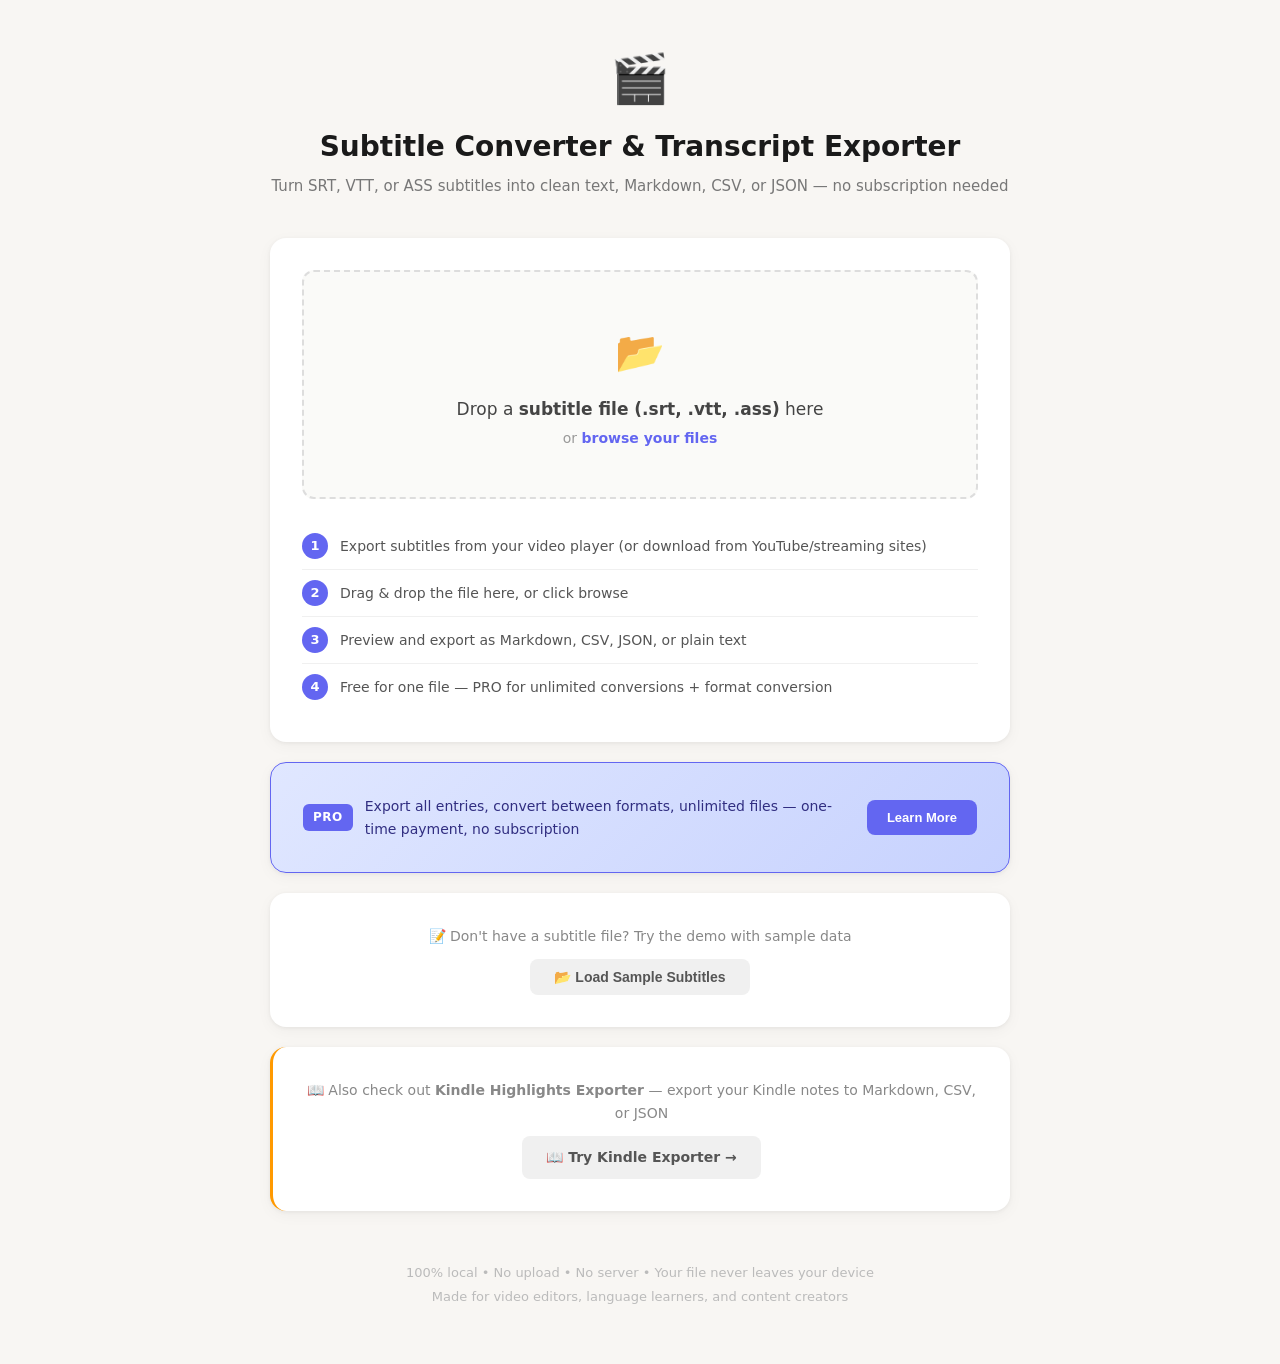
==== index.html @ 8233d057 "add cross-promotion card" ====
<!DOCTYPE html>
<html lang="en">
<head>
<meta charset="UTF-8">
<meta name="viewport" content="width=device-width, initial-scale=1.0">
<title>Subtitle Converter &amp; Transcript Exporter - Free Online Tool</title>
<meta name="description" content="Convert and export subtitles (SRT, VTT, ASS) to Markdown, CSV, JSON, or plain text. 100% in your browser. No upload, no server, no subscription. Free for single-file export.">
<meta name="keywords" content="subtitle converter, SRT to VTT, VTT to SRT, subtitle to text, transcript exporter, SRT to CSV, subtitle to Markdown, extract text from subtitles, subtitle to plain text, batch subtitle converter">
<meta property="og:title" content="Subtitle Converter &amp; Transcript Exporter - Free Online Tool">
<meta property="og:description" content="Convert SRT, VTT, ASS subtitles to Markdown, CSV, JSON, or plain text. 100% offline, no subscription.">
<meta property="og:image" content="https://xueboyang1985.github.io/subtitle-converter/og-image.png">
<meta property="og:type" content="website">
<meta property="og:url" content="https://xueboyang1985.github.io/subtitle-converter/">
<meta name="twitter:card" content="summary_large_image">
<meta name="twitter:title" content="Subtitle Converter &amp; Transcript Exporter">
<meta name="twitter:description" content="Convert SRT, VTT, ASS subtitles to Markdown, CSV, JSON, or plain text. 100% offline.">
<link rel="canonical" href="https://xueboyang1985.github.io/subtitle-converter/">
<link rel="icon" href="data:image/svg+xml,<svg xmlns='http://www.w3.org/2000/svg' viewBox='0 0 100 100'><text y='.9em' font-size='90'>🎬</text></svg>">
<link rel="stylesheet" href="style.css">
<script type="application/ld+json">
{
  "@context": "https://schema.org",
  "@type": "SoftwareApplication",
  "name": "Subtitle Converter & Transcript Exporter",
  "url": "https://xueboyang1985.github.io/subtitle-converter/",
  "applicationCategory": "Multimedia",
  "operatingSystem": "All",
  "description": "Convert and export subtitles (SRT, VTT, ASS) to Markdown, CSV, JSON, or plain text. 100% offline.",
  "offers": {
    "@type": "Offer",
    "price": "0",
    "priceCurrency": "USD"
  },
  "author": {
    "@type": "Person",
    "name": "xuebo8"
  }
}
</script>
<script type="application/ld+json">
{
  "@context": "https://schema.org",
  "@type": "FAQPage",
  "mainEntity": [{
    "@type": "Question",
    "name": "What subtitle formats are supported?",
    "acceptedAnswer": {
      "@type": "Answer",
      "text": "SRT (SubRip), VTT (WebVTT), and ASS (Advanced SubStation Alpha) formats are supported. You can convert between any of these formats."
    }
  }, {
    "@type": "Question",
    "name": "Is this subtitle converter free?",
    "acceptedAnswer": {
      "@type": "Answer",
      "text": "Yes, single-file export is completely free. PRO version ($9.99 one-time) unlocks unlimited entries per file and format conversion between SRT, VTT, and ASS."
    }
  }, {
    "@type": "Question",
    "name": "Are my subtitle files uploaded?",
    "acceptedAnswer": {
      "@type": "Answer",
      "text": "No. All processing happens locally in your browser. Your files never leave your device."
    }
  }, {
    "@type": "Question",
    "name": "Can I convert SRT to VTT or VTT to SRT?",
    "acceptedAnswer": {
      "@type": "Answer",
      "text": "Yes, PRO version supports format conversion between SRT, VTT, and ASS formats. Free version exports to TXT, MD, CSV, and JSON."
    }
  }]
}
</script>
</head>
<body>
<div class="container">
  <div class="header">
    <div class="logo">🎬</div>
    <h1>Subtitle Converter &amp; Transcript Exporter</h1>
    <p class="subtitle">Turn SRT, VTT, or ASS subtitles into clean text, Markdown, CSV, or JSON — no subscription needed</p>
  </div>

  <div class="card upload-card" id="upload-card">
    <div class="upload-zone" id="drop-zone">
      <div class="upload-icon">📂</div>
      <p class="upload-text">Drop a <strong>subtitle file (.srt, .vtt, .ass)</strong> here</p>
      <p class="upload-hint">or <a href="#" id="click-upload">browse your files</a></p>
      <input type="file" id="file-input" accept=".srt,.vtt,.ass,.txt" hidden>
    </div>
    <div class="steps">
      <div class="step">
        <span class="step-num">1</span>
        <span>Export subtitles from your video player (or download from YouTube/streaming sites)</span>
      </div>
      <div class="step">
        <span class="step-num">2</span>
        <span>Drag & drop the file here, or click browse</span>
      </div>
      <div class="step">
        <span class="step-num">3</span>
        <span>Preview and export as Markdown, CSV, JSON, or plain text</span>
      </div>
      <div class="step">
        <span class="step-num">4</span>
        <span>Free for one file — PRO for unlimited conversions + format conversion</span>
      </div>
    </div>
  </div>

  <!-- Results -->
  <div class="card results-card" id="results-card" style="display:none;">
    <div class="results-header">
      <h2 id="file-info">0 entries</h2>
      <p id="detail-count">Upload a file to get started</p>
      <div class="results-actions">
        <button class="btn btn-export" data-format="txt">📄 Export as TXT</button>
        <button class="btn btn-export" data-format="srt">🎬 Export as SRT</button>
        <button class="btn btn-export" data-format="vtt">🎬 Export as VTT</button>
        <button class="btn btn-export" data-format="md">📝 Export as Markdown</button>
        <button class="btn btn-export" data-format="csv">📊 Export as CSV</button>
        <button class="btn btn-export" data-format="json">📦 Export as JSON</button>
      </div>
      <p style="margin-top:12px;"><a href="#" id="btn-new-file" style="color:#999;font-size:13px;text-decoration:none;">← Upload a different file</a></p>
      <p class="free-hint" id="free-hint">Free exports include the first 30 subtitle entries. <a href="#" id="btn-show-pro">Upgrade to PRO</a> for all entries + unlimited files.</p>
    </div>
    <div class="book-list" id="entry-list"></div>
  </div>

  <!-- PRO upsell -->
  <div class="card pro-card" id="pro-card">
    <div class="pro-header">
      <span class="pro-badge-large">PRO</span>
      <span>Export all entries, convert between formats, unlimited files — one-time payment, no subscription</span>
      <button class="btn btn-pro" id="btn-show-pro2">Learn More</button>
    </div>
  </div>

  <!-- Sample data -->
  <div class="card example-card">
    <p class="example-text">📝 Don't have a subtitle file? Try the demo with sample data</p>
    <button class="btn btn-sample" id="load-sample">📂 Load Sample Subtitles</button>
  </div>

  <!-- Cross-promotion -->
  <div class="card example-card" style="border-left: 3px solid #ff9900;">
    <p class="example-text">📖 Also check out <strong>Kindle Highlights Exporter</strong> — export your Kindle notes to Markdown, CSV, or JSON</p>
    <a href="https://xueboyang1985.github.io/kindle-exporter/" target="_blank" class="btn btn-sample" style="text-decoration:none;display:inline-block;">📖 Try Kindle Exporter →</a>
  </div>

  <div class="footer">
    <p>100% local &bull; No upload &bull; No server &bull; Your file never leaves your device</p>
    <p class="footer-small">Made for video editors, language learners, and content creators</p>
  </div>
</div>

<!-- PRO Modal -->
<div class="modal-overlay" id="pro-modal" style="display:none;">
  <div class="modal">
    <button class="modal-close" id="modal-close">✕</button>
    <h2>🔓 Upgrade to PRO</h2>
    <table class="compare-table">
      <tr><th>Feature</th><th>Free</th><th>PRO</th></tr>
      <tr><td>Entries per export</td><td>30 entries</td><td>Unlimited</td></tr>
      <tr><td>Files processed</td><td>1 file</td><td>Unlimited</td></tr>
      <tr><td>Format conversion</td><td>—</td><td>SRT ↔ VTT ↔ ASS</td></tr>
      <tr><td>Export formats</td><td>TXT, MD, CSV, JSON</td><td>TXT, SRT, VTT, MD, CSV, JSON</td></tr>
      <tr><td>100% local (no upload)</td><td>✅</td><td>✅</td></tr>
      <tr><td>Priority support</td><td>—</td><td>✅</td></tr>
    </table>
    <p class="pro-price">$9.99 <span class="pro-price-sub">one-time payment · 3 devices</span></p>
    <p style="text-align:center;margin-bottom:12px;"><a href="https://xuebo8.gumroad.com/l/bvewo" target="_blank" class="btn btn-pro" style="text-decoration:none;display:inline-block;background:#10b981;" id="btn-buy-pro">🛒 Buy a PRO Key</a></p>
    <div class="license-row">
      <input type="text" id="pro-key-input" placeholder="Enter PRO key (e.g. SUBTITLE-XXXX-XXXX-XXXX-XXXX)">
      <button class="btn btn-pro" id="btn-activate">Activate</button>
    </div>
    <p class="pro-hint">Each key works on up to 3 devices · <a href="web/guide.html">User Guide & FAQ</a></p>
  </div>
</div>

<script src="parser.js"></script>
<script src="app.js"></script>
</body>
</html>
---- style.css ----
* { margin:0; padding:0; box-sizing:border-box; }

body {
  font-family: -apple-system, BlinkMacSystemFont, 'Segoe UI', system-ui, sans-serif;
  background: #f8f6f3;
  color: #2c2c2c;
  line-height: 1.6;
}

.container { max-width: 780px; margin: 0 auto; padding: 40px 20px; }

/* Header */
.header { text-align: center; margin-bottom: 40px; }
.logo { font-size: 48px; margin-bottom: 8px; }
.header h1 { font-size: 28px; font-weight: 800; color: #1a1a1a; }
.subtitle { font-size: 15px; color: #777; margin-top: 4px; }

/* Cards */
.card {
  background: #fff;
  border-radius: 16px;
  padding: 32px;
  margin-bottom: 20px;
  box-shadow: 0 1px 4px rgba(0,0,0,.06), 0 4px 16px rgba(0,0,0,.04);
}

/* Upload Zone */
.upload-zone {
  border: 2px dashed #ddd;
  border-radius: 12px;
  padding: 48px 24px;
  text-align: center;
  cursor: pointer;
  transition: all .2s;
  background: #fafaf8;
}
.upload-zone:hover, .upload-zone.dragover {
  border-color: #6366f1;
  background: #f0f0ff;
}
.upload-icon { font-size: 40px; margin-bottom: 12px; }
.upload-text { font-size: 17px; color: #444; }
.upload-hint { font-size: 14px; color: #999; margin-top: 4px; }
.upload-hint a { color: #6366f1; text-decoration: none; font-weight: 600; }
.upload-hint a:hover { text-decoration: underline; }

/* Steps */
.steps { margin-top: 24px; }
.step {
  display: flex; align-items: center; gap: 12px;
  padding: 10px 0; font-size: 14px; color: #555;
  border-bottom: 1px solid #f0f0f0;
}
.step:last-child { border-bottom: none; }
.step-num {
  width: 26px; height: 26px; border-radius: 50%;
  background: #6366f1; color: #fff; font-size: 13px; font-weight: 700;
  display: flex; align-items: center; justify-content: center; flex-shrink: 0;
}
.step code {
  background: #f0f0f0; padding: 2px 6px; border-radius: 4px;
  font-size: 12px; color: #666;
}

/* Results */
.results-card { display: none; }
.results-header { margin-bottom: 24px; }
.results-header h2 { font-size: 20px; }
#detail-count { color: #888; font-size: 14px; margin-top: 2px; }
.results-actions {
  display: flex; flex-wrap: wrap; gap: 8px; margin-top: 16px;
}
.btn {
  padding: 10px 20px; border: none; border-radius: 8px;
  font-size: 13px; font-weight: 600; cursor: pointer;
  transition: all .15s;
}
.btn-export {
  background: #6366f1; color: #fff;
}
.btn-export:hover { background: #4f46e5; transform: translateY(-1px); }

/* Entry List */
.entry-item {
  border: 1px solid #eee;
  border-radius: 10px;
  margin-bottom: 8px;
  overflow: hidden;
}
.entry-header {
  padding: 10px 16px;
  background: #fafaf8;
  cursor: pointer;
  display: flex; justify-content: space-between; align-items: center;
  font-weight: 600; font-size: 13px; color: #666;
}
.entry-header:hover { background: #f5f3f0; }
.entry-body { padding: 0 16px 14px; display: none; }
.entry-item.open .entry-body { display: block; }
.entry-text {
  font-size: 14px; color: #333; line-height: 1.7;
  padding: 10px 14px; background: #fafafa; border-left: 3px solid #6366f1;
  border-radius: 4px; margin-top: 8px;
}

/* Example Card */
.example-card { text-align: center; }
.example-text { font-size: 14px; color: #888; margin-bottom: 12px; }
.btn-sample {
  padding: 10px 24px; border: none; border-radius: 8px;
  font-size: 14px; font-weight: 600; cursor: pointer;
  background: #f0f0f0; color: #555; transition: all .15s;
}
.btn-sample:hover { background: #e0e0e0; transform: translateY(-1px); }

/* Footer */
.footer { text-align: center; padding: 32px 0 16px; }
.footer p { font-size: 13px; color: #bbb; }
.footer-small { font-size: 12px; color: #ddd; margin-top: 4px; }

/* PRO Card */
.pro-card { background: linear-gradient(135deg, #e0e7ff, #c7d2fe); border: 1px solid #6366f1; display: block; }
.pro-header { display: flex; align-items: center; gap: 12px; }
.pro-badge-large {
  background: #6366f1; color: #fff; font-weight: 800; font-size: 12px;
  padding: 4px 10px; border-radius: 6px; letter-spacing: .5px;
}
.pro-header span:nth-child(2) { flex: 1; font-size: 14px; color: #312e81; font-weight: 500; }
.btn-pro { background: #6366f1; color: #fff; }
.btn-pro:hover { background: #4f46e5; }

/* Free hint */
.free-hint { font-size: 12px; color: #999; margin-top: 8px; }
.free-hint a { color: #6366f1; text-decoration: none; font-weight: 600; cursor: pointer; }

/* Modal */
.modal-overlay {
  position: fixed; top:0; left:0; right:0; bottom:0;
  background: rgba(0,0,0,.4); z-index: 9999;
  display: flex; align-items: center; justify-content: center;
}
.modal {
  background: #fff; border-radius: 16px; padding: 32px;
  width: 480px; max-width: 90vw; position: relative;
}
.modal-close {
  position: absolute; top: 16px; right: 16px;
  background: none; border: none; font-size: 20px; cursor: pointer; color: #999;
}
.modal h2 { font-size: 20px; margin-bottom: 16px; }
.compare-table { width: 100%; border-collapse: collapse; margin-bottom: 16px; font-size: 13px; }
.compare-table th { background: #f9fafb; padding: 8px 12px; }
.compare-table td { padding: 8px 12px; border-bottom: 1px solid #f3f4f6; }
.pro-price { font-size: 24px; font-weight: 800; color: #6366f1; text-align: center; margin-bottom: 12px; }
.pro-price-sub { font-size: 14px; font-weight: 400; color: #999; }
.license-row { display: flex; gap: 8px; }
.license-row input {
  flex: 1; padding: 10px 14px; border: 1px solid #d0d5dd; border-radius: 8px;
  font-size: 14px; outline: none;
}
.license-row input:focus { border-color: #6366f1; }
.pro-hint { font-size: 12px; color: #aaa; text-align: center; margin-top: 8px; }
.pro-hint a { color: #6366f1; }

/* Status Messages */
.loading { text-align: center; color: #888; padding: 20px; }
.error { color: #d32f2f; background: #fef2f2; padding: 12px; border-radius: 8px; margin: 12px 0; }
.success { color: #2e7d32; background: #f1f9f1; padding: 12px; border-radius: 8px; }

/* File info row */
.file-meta {
  display: flex; gap: 16px; flex-wrap: wrap;
  font-size: 13px; color: #888; margin-top: 8px;
}
.file-meta span { background: #f5f5f5; padding: 4px 10px; border-radius: 6px; }

/* Responsive */
@media (max-width: 600px) {
  .results-actions { flex-direction: column; }
  .btn-export { width: 100%; }
  .license-row { flex-direction: column; }
}
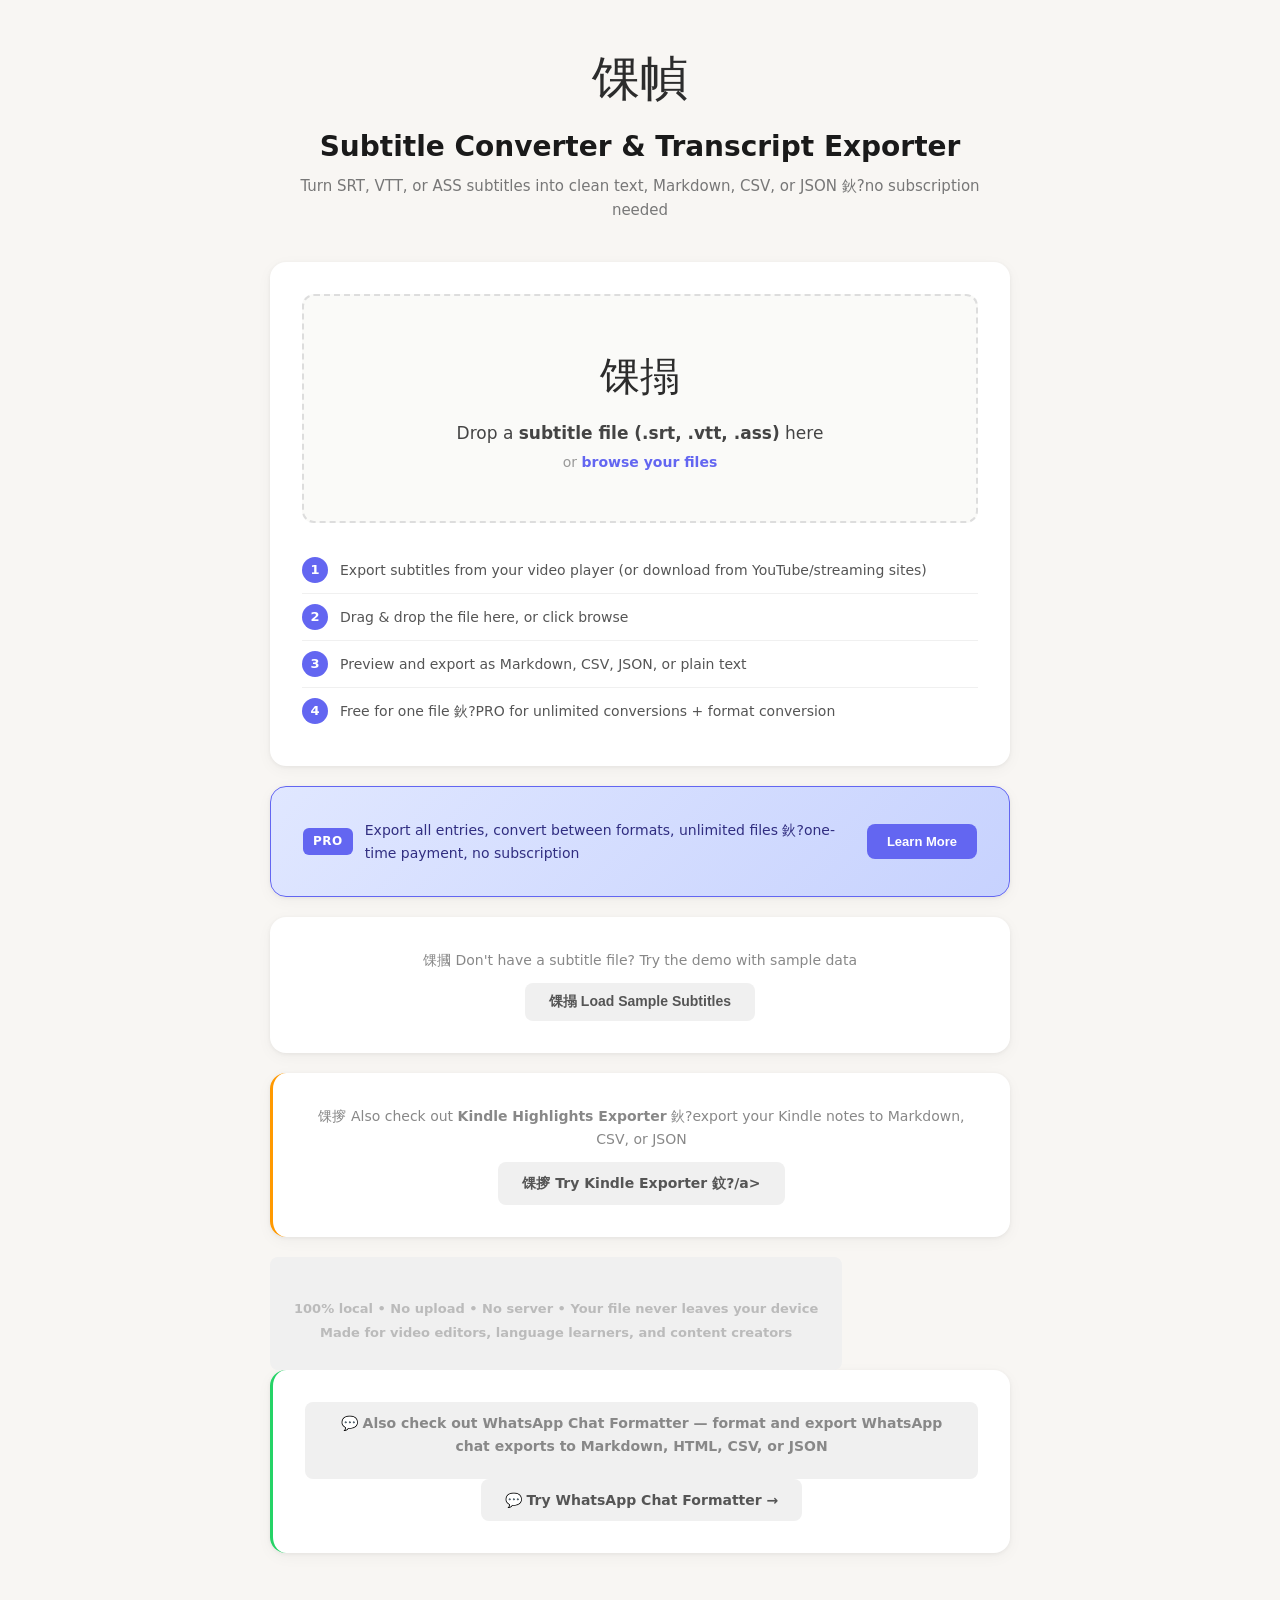
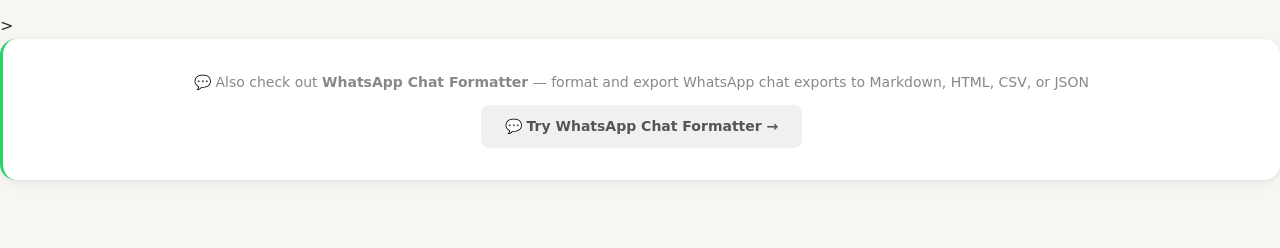
==== commit df6e5a9b: "feat: add WhatsApp Chat Formatter cross-promotion link" ====
--- a/index.html
+++ b/index.html
@@ -1,184 +1,197 @@
-<!DOCTYPE html>
-<html lang="en">
-<head>
-<meta charset="UTF-8">
-<meta name="viewport" content="width=device-width, initial-scale=1.0">
-<title>Subtitle Converter &amp; Transcript Exporter - Free Online Tool</title>
-<meta name="description" content="Convert and export subtitles (SRT, VTT, ASS) to Markdown, CSV, JSON, or plain text. 100% in your browser. No upload, no server, no subscription. Free for single-file export.">
-<meta name="keywords" content="subtitle converter, SRT to VTT, VTT to SRT, subtitle to text, transcript exporter, SRT to CSV, subtitle to Markdown, extract text from subtitles, subtitle to plain text, batch subtitle converter">
-<meta property="og:title" content="Subtitle Converter &amp; Transcript Exporter - Free Online Tool">
-<meta property="og:description" content="Convert SRT, VTT, ASS subtitles to Markdown, CSV, JSON, or plain text. 100% offline, no subscription.">
-<meta property="og:image" content="https://xueboyang1985.github.io/subtitle-converter/og-image.png">
-<meta property="og:type" content="website">
-<meta property="og:url" content="https://xueboyang1985.github.io/subtitle-converter/">
-<meta name="twitter:card" content="summary_large_image">
-<meta name="twitter:title" content="Subtitle Converter &amp; Transcript Exporter">
-<meta name="twitter:description" content="Convert SRT, VTT, ASS subtitles to Markdown, CSV, JSON, or plain text. 100% offline.">
-<link rel="canonical" href="https://xueboyang1985.github.io/subtitle-converter/">
-<link rel="icon" href="data:image/svg+xml,<svg xmlns='http://www.w3.org/2000/svg' viewBox='0 0 100 100'><text y='.9em' font-size='90'>🎬</text></svg>">
-<link rel="stylesheet" href="style.css">
-<script type="application/ld+json">
-{
-  "@context": "https://schema.org",
-  "@type": "SoftwareApplication",
-  "name": "Subtitle Converter & Transcript Exporter",
-  "url": "https://xueboyang1985.github.io/subtitle-converter/",
-  "applicationCategory": "Multimedia",
-  "operatingSystem": "All",
-  "description": "Convert and export subtitles (SRT, VTT, ASS) to Markdown, CSV, JSON, or plain text. 100% offline.",
-  "offers": {
-    "@type": "Offer",
-    "price": "0",
-    "priceCurrency": "USD"
-  },
-  "author": {
-    "@type": "Person",
-    "name": "xuebo8"
-  }
-}
-</script>
-<script type="application/ld+json">
-{
-  "@context": "https://schema.org",
-  "@type": "FAQPage",
-  "mainEntity": [{
-    "@type": "Question",
-    "name": "What subtitle formats are supported?",
-    "acceptedAnswer": {
-      "@type": "Answer",
-      "text": "SRT (SubRip), VTT (WebVTT), and ASS (Advanced SubStation Alpha) formats are supported. You can convert between any of these formats."
-    }
-  }, {
-    "@type": "Question",
-    "name": "Is this subtitle converter free?",
-    "acceptedAnswer": {
-      "@type": "Answer",
-      "text": "Yes, single-file export is completely free. PRO version ($9.99 one-time) unlocks unlimited entries per file and format conversion between SRT, VTT, and ASS."
-    }
-  }, {
-    "@type": "Question",
-    "name": "Are my subtitle files uploaded?",
-    "acceptedAnswer": {
-      "@type": "Answer",
-      "text": "No. All processing happens locally in your browser. Your files never leave your device."
-    }
-  }, {
-    "@type": "Question",
-    "name": "Can I convert SRT to VTT or VTT to SRT?",
-    "acceptedAnswer": {
-      "@type": "Answer",
-      "text": "Yes, PRO version supports format conversion between SRT, VTT, and ASS formats. Free version exports to TXT, MD, CSV, and JSON."
-    }
-  }]
-}
-</script>
-</head>
-<body>
-<div class="container">
-  <div class="header">
-    <div class="logo">🎬</div>
-    <h1>Subtitle Converter &amp; Transcript Exporter</h1>
-    <p class="subtitle">Turn SRT, VTT, or ASS subtitles into clean text, Markdown, CSV, or JSON — no subscription needed</p>
-  </div>
-
-  <div class="card upload-card" id="upload-card">
-    <div class="upload-zone" id="drop-zone">
-      <div class="upload-icon">📂</div>
-      <p class="upload-text">Drop a <strong>subtitle file (.srt, .vtt, .ass)</strong> here</p>
-      <p class="upload-hint">or <a href="#" id="click-upload">browse your files</a></p>
-      <input type="file" id="file-input" accept=".srt,.vtt,.ass,.txt" hidden>
-    </div>
-    <div class="steps">
-      <div class="step">
-        <span class="step-num">1</span>
-        <span>Export subtitles from your video player (or download from YouTube/streaming sites)</span>
-      </div>
-      <div class="step">
-        <span class="step-num">2</span>
-        <span>Drag & drop the file here, or click browse</span>
-      </div>
-      <div class="step">
-        <span class="step-num">3</span>
-        <span>Preview and export as Markdown, CSV, JSON, or plain text</span>
-      </div>
-      <div class="step">
-        <span class="step-num">4</span>
-        <span>Free for one file — PRO for unlimited conversions + format conversion</span>
-      </div>
-    </div>
-  </div>
-
-  <!-- Results -->
-  <div class="card results-card" id="results-card" style="display:none;">
-    <div class="results-header">
-      <h2 id="file-info">0 entries</h2>
-      <p id="detail-count">Upload a file to get started</p>
-      <div class="results-actions">
-        <button class="btn btn-export" data-format="txt">📄 Export as TXT</button>
-        <button class="btn btn-export" data-format="srt">🎬 Export as SRT</button>
-        <button class="btn btn-export" data-format="vtt">🎬 Export as VTT</button>
-        <button class="btn btn-export" data-format="md">📝 Export as Markdown</button>
-        <button class="btn btn-export" data-format="csv">📊 Export as CSV</button>
-        <button class="btn btn-export" data-format="json">📦 Export as JSON</button>
-      </div>
-      <p style="margin-top:12px;"><a href="#" id="btn-new-file" style="color:#999;font-size:13px;text-decoration:none;">← Upload a different file</a></p>
-      <p class="free-hint" id="free-hint">Free exports include the first 30 subtitle entries. <a href="#" id="btn-show-pro">Upgrade to PRO</a> for all entries + unlimited files.</p>
-    </div>
-    <div class="book-list" id="entry-list"></div>
-  </div>
-
-  <!-- PRO upsell -->
-  <div class="card pro-card" id="pro-card">
-    <div class="pro-header">
-      <span class="pro-badge-large">PRO</span>
-      <span>Export all entries, convert between formats, unlimited files — one-time payment, no subscription</span>
-      <button class="btn btn-pro" id="btn-show-pro2">Learn More</button>
-    </div>
-  </div>
-
-  <!-- Sample data -->
-  <div class="card example-card">
-    <p class="example-text">📝 Don't have a subtitle file? Try the demo with sample data</p>
-    <button class="btn btn-sample" id="load-sample">📂 Load Sample Subtitles</button>
-  </div>
-
-  <!-- Cross-promotion -->
-  <div class="card example-card" style="border-left: 3px solid #ff9900;">
-    <p class="example-text">📖 Also check out <strong>Kindle Highlights Exporter</strong> — export your Kindle notes to Markdown, CSV, or JSON</p>
-    <a href="https://xueboyang1985.github.io/kindle-exporter/" target="_blank" class="btn btn-sample" style="text-decoration:none;display:inline-block;">📖 Try Kindle Exporter →</a>
-  </div>
-
-  <div class="footer">
-    <p>100% local &bull; No upload &bull; No server &bull; Your file never leaves your device</p>
-    <p class="footer-small">Made for video editors, language learners, and content creators</p>
-  </div>
-</div>
-
-<!-- PRO Modal -->
-<div class="modal-overlay" id="pro-modal" style="display:none;">
-  <div class="modal">
-    <button class="modal-close" id="modal-close">✕</button>
-    <h2>🔓 Upgrade to PRO</h2>
-    <table class="compare-table">
-      <tr><th>Feature</th><th>Free</th><th>PRO</th></tr>
-      <tr><td>Entries per export</td><td>30 entries</td><td>Unlimited</td></tr>
-      <tr><td>Files processed</td><td>1 file</td><td>Unlimited</td></tr>
-      <tr><td>Format conversion</td><td>—</td><td>SRT ↔ VTT ↔ ASS</td></tr>
-      <tr><td>Export formats</td><td>TXT, MD, CSV, JSON</td><td>TXT, SRT, VTT, MD, CSV, JSON</td></tr>
-      <tr><td>100% local (no upload)</td><td>✅</td><td>✅</td></tr>
-      <tr><td>Priority support</td><td>—</td><td>✅</td></tr>
-    </table>
-    <p class="pro-price">$9.99 <span class="pro-price-sub">one-time payment · 3 devices</span></p>
-    <p style="text-align:center;margin-bottom:12px;"><a href="https://xuebo8.gumroad.com/l/bvewo" target="_blank" class="btn btn-pro" style="text-decoration:none;display:inline-block;background:#10b981;" id="btn-buy-pro">🛒 Buy a PRO Key</a></p>
-    <div class="license-row">
-      <input type="text" id="pro-key-input" placeholder="Enter PRO key (e.g. SUBTITLE-XXXX-XXXX-XXXX-XXXX)">
-      <button class="btn btn-pro" id="btn-activate">Activate</button>
-    </div>
-    <p class="pro-hint">Each key works on up to 3 devices · <a href="web/guide.html">User Guide & FAQ</a></p>
-  </div>
-</div>
-
-<script src="parser.js"></script>
-<script src="app.js"></script>
-</body>
-</html>
+﻿<!DOCTYPE html>
+<html lang="en">
+<head>
+<meta charset="UTF-8">
+<meta name="viewport" content="width=device-width, initial-scale=1.0">
+<title>Subtitle Converter &amp; Transcript Exporter - Free Online Tool</title>
+<meta name="description" content="Convert and export subtitles (SRT, VTT, ASS) to Markdown, CSV, JSON, or plain text. 100% in your browser. No upload, no server, no subscription. Free for single-file export.">
+<meta name="keywords" content="subtitle converter, SRT to VTT, VTT to SRT, subtitle to text, transcript exporter, SRT to CSV, subtitle to Markdown, extract text from subtitles, subtitle to plain text, batch subtitle converter">
+<meta property="og:title" content="Subtitle Converter &amp; Transcript Exporter - Free Online Tool">
+<meta property="og:description" content="Convert SRT, VTT, ASS subtitles to Markdown, CSV, JSON, or plain text. 100% offline, no subscription.">
+<meta property="og:image" content="https://xueboyang1985.github.io/subtitle-converter/og-image.png">
+<meta property="og:type" content="website">
+<meta property="og:url" content="https://xueboyang1985.github.io/subtitle-converter/">
+<meta name="twitter:card" content="summary_large_image">
+<meta name="twitter:title" content="Subtitle Converter &amp; Transcript Exporter">
+<meta name="twitter:description" content="Convert SRT, VTT, ASS subtitles to Markdown, CSV, JSON, or plain text. 100% offline.">
+<link rel="canonical" href="https://xueboyang1985.github.io/subtitle-converter/">
+<link rel="icon" href="data:image/svg+xml,<svg xmlns='http://www.w3.org/2000/svg' viewBox='0 0 100 100'><text y='.9em' font-size='90'>馃幀</text></svg>">
+<link rel="stylesheet" href="style.css">
+<script type="application/ld+json">
+{
+  "@context": "https://schema.org",
+  "@type": "SoftwareApplication",
+  "name": "Subtitle Converter & Transcript Exporter",
+  "url": "https://xueboyang1985.github.io/subtitle-converter/",
+  "applicationCategory": "Multimedia",
+  "operatingSystem": "All",
+  "description": "Convert and export subtitles (SRT, VTT, ASS) to Markdown, CSV, JSON, or plain text. 100% offline.",
+  "offers": {
+    "@type": "Offer",
+    "price": "0",
+    "priceCurrency": "USD"
+  },
+  "author": {
+    "@type": "Person",
+    "name": "xuebo8"
+  }
+}
+</script>
+<script type="application/ld+json">
+{
+  "@context": "https://schema.org",
+  "@type": "FAQPage",
+  "mainEntity": [{
+    "@type": "Question",
+    "name": "What subtitle formats are supported?",
+    "acceptedAnswer": {
+      "@type": "Answer",
+      "text": "SRT (SubRip), VTT (WebVTT), and ASS (Advanced SubStation Alpha) formats are supported. You can convert between any of these formats."
+    }
+  }, {
+    "@type": "Question",
+    "name": "Is this subtitle converter free?",
+    "acceptedAnswer": {
+      "@type": "Answer",
+      "text": "Yes, single-file export is completely free. PRO version ($9.99 one-time) unlocks unlimited entries per file and format conversion between SRT, VTT, and ASS."
+    }
+  }, {
+    "@type": "Question",
+    "name": "Are my subtitle files uploaded?",
+    "acceptedAnswer": {
+      "@type": "Answer",
+      "text": "No. All processing happens locally in your browser. Your files never leave your device."
+    }
+  }, {
+    "@type": "Question",
+    "name": "Can I convert SRT to VTT or VTT to SRT?",
+    "acceptedAnswer": {
+      "@type": "Answer",
+      "text": "Yes, PRO version supports format conversion between SRT, VTT, and ASS formats. Free version exports to TXT, MD, CSV, and JSON."
+    }
+  }]
+}
+</script>
+</head>
+<body>
+<div class="container">
+  <div class="header">
+    <div class="logo">馃幀</div>
+    <h1>Subtitle Converter &amp; Transcript Exporter</h1>
+    <p class="subtitle">Turn SRT, VTT, or ASS subtitles into clean text, Markdown, CSV, or JSON 鈥?no subscription needed</p>
+  </div>
+
+  <div class="card upload-card" id="upload-card">
+    <div class="upload-zone" id="drop-zone">
+      <div class="upload-icon">馃搨</div>
+      <p class="upload-text">Drop a <strong>subtitle file (.srt, .vtt, .ass)</strong> here</p>
+      <p class="upload-hint">or <a href="#" id="click-upload">browse your files</a></p>
+      <input type="file" id="file-input" accept=".srt,.vtt,.ass,.txt" hidden>
+    </div>
+    <div class="steps">
+      <div class="step">
+        <span class="step-num">1</span>
+        <span>Export subtitles from your video player (or download from YouTube/streaming sites)</span>
+      </div>
+      <div class="step">
+        <span class="step-num">2</span>
+        <span>Drag & drop the file here, or click browse</span>
+      </div>
+      <div class="step">
+        <span class="step-num">3</span>
+        <span>Preview and export as Markdown, CSV, JSON, or plain text</span>
+      </div>
+      <div class="step">
+        <span class="step-num">4</span>
+        <span>Free for one file 鈥?PRO for unlimited conversions + format conversion</span>
+      </div>
+    </div>
+  </div>
+
+  <!-- Results -->
+  <div class="card results-card" id="results-card" style="display:none;">
+    <div class="results-header">
+      <h2 id="file-info">0 entries</h2>
+      <p id="detail-count">Upload a file to get started</p>
+      <div class="results-actions">
+        <button class="btn btn-export" data-format="txt">馃搫 Export as TXT</button>
+        <button class="btn btn-export" data-format="srt">馃幀 Export as SRT</button>
+        <button class="btn btn-export" data-format="vtt">馃幀 Export as VTT</button>
+        <button class="btn btn-export" data-format="md">馃摑 Export as Markdown</button>
+        <button class="btn btn-export" data-format="csv">馃搳 Export as CSV</button>
+        <button class="btn btn-export" data-format="json">馃摝 Export as JSON</button>
+      </div>
+      <p style="margin-top:12px;"><a href="#" id="btn-new-file" style="color:#999;font-size:13px;text-decoration:none;">鈫?Upload a different file</a></p>
+      <p class="free-hint" id="free-hint">Free exports include the first 30 subtitle entries. <a href="#" id="btn-show-pro">Upgrade to PRO</a> for all entries + unlimited files.</p>
+    </div>
+    <div class="book-list" id="entry-list"></div>
+  </div>
+
+  <!-- PRO upsell -->
+  <div class="card pro-card" id="pro-card">
+    <div class="pro-header">
+      <span class="pro-badge-large">PRO</span>
+      <span>Export all entries, convert between formats, unlimited files 鈥?one-time payment, no subscription</span>
+      <button class="btn btn-pro" id="btn-show-pro2">Learn More</button>
+    </div>
+  </div>
+
+  <!-- Sample data -->
+  <div class="card example-card">
+    <p class="example-text">馃摑 Don't have a subtitle file? Try the demo with sample data</p>
+    <button class="btn btn-sample" id="load-sample">馃搨 Load Sample Subtitles</button>
+  </div>
+
+  <!-- Cross-promotion -->
+  <div class="card example-card" style="border-left: 3px solid #ff9900;">
+    <p class="example-text">馃摉 Also check out <strong>Kindle Highlights Exporter</strong> 鈥?export your Kindle notes to Markdown, CSV, or JSON</p>
+    <a href="https://xueboyang1985.github.io/kindle-exporter/" target="_blank" class="btn btn-sample" style="text-decoration:none;display:inline-block;">馃摉 Try Kindle Exporter 鈫?/a>
+  </div>
+
+  <div class="footer">
+    <p>100% local &bull; No upload &bull; No server &bull; Your file never leaves your device</p>
+    <p class="footer-small">Made for video editors, language learners, and content creators</p>
+  </div>
+  <div class="card example-card" style="border-left: 3px solid #25d366;">
+    <p class="example-text">💬 Also check out <strong>WhatsApp Chat Formatter</strong> — format and export WhatsApp chat exports to Markdown, HTML, CSV, or JSON</p>
+    <a href="https://xueboyang1985.github.io/whatsapp-chat-formatter/" target="_blank" class="btn btn-sample" style="text-decoration:none;display:inline-block;">💬 Try WhatsApp Chat Formatter →</a>
+  </div>
+
+
+
+</div>
+
+<!-- PRO Modal -->
+<div class="modal-overlay" id="pro-modal" style="display:none;">
+  <div class="modal">
+    <button class="modal-close" id="modal-close">鉁?/button>
+    <h2>馃敁 Upgrade to PRO</h2>
+    <table class="compare-table">
+      <tr><th>Feature</th><th>Free</th><th>PRO</th></tr>
+      <tr><td>Entries per export</td><td>30 entries</td><td>Unlimited</td></tr>
+      <tr><td>Files processed</td><td>1 file</td><td>Unlimited</td></tr>
+      <tr><td>Format conversion</td><td>鈥?/td><td>SRT 鈫?VTT 鈫?ASS</td></tr>
+      <tr><td>Export formats</td><td>TXT, MD, CSV, JSON</td><td>TXT, SRT, VTT, MD, CSV, JSON</td></tr>
+      <tr><td>100% local (no upload)</td><td>鉁?/td><td>鉁?/td></tr>
+      <tr><td>Priority support</td><td>鈥?/td><td>鉁?/td></tr>
+    </table>
+    <p class="pro-price">$9.99 <span class="pro-price-sub">one-time payment 路 3 devices</span></p>
+    <p style="text-align:center;margin-bottom:12px;"><a href="javascript:void(0)" data-gumroad="https://xuebo8.gumroad.com/l/bvewo" class="btn btn-pro" style="text-decoration:none;display:inline-block;background:#10b981;" id="btn-buy-pro">馃洅 Buy a PRO Key</a></p>
+    <div class="license-row">
+      <input type="text" id="pro-key-input" placeholder="Enter PRO key (e.g. SUBTITLE-XXXX-XXXX-XXXX-XXXX)">
+      <button class="btn btn-pro" id="btn-activate">Activate</button>
+    </div>
+    <p class="pro-hint">Each key works on up to 3 devices 路 <a href="web/guide.html">User Guide & FAQ</a></p>
+  </div>
+</div>
+>
+  <div class="card example-card" style="border-left: 3px solid #25d366;">
+    <p class="example-text">💬 Also check out <strong>WhatsApp Chat Formatter</strong> — format and export WhatsApp chat exports to Markdown, HTML, CSV, or JSON</p>
+    <a href="https://xueboyang1985.github.io/whatsapp-chat-formatter/" target="_blank" class="btn btn-sample" style="text-decoration:none;display:inline-block;">💬 Try WhatsApp Chat Formatter →</a>
+  </div>
+
+  <div class="footer"><script src="parser.js"></script>
+<script src="app.js"></script>
+<script src="https://gumroad.com/js/gumroad.js"></script>
+</body>
+</html>
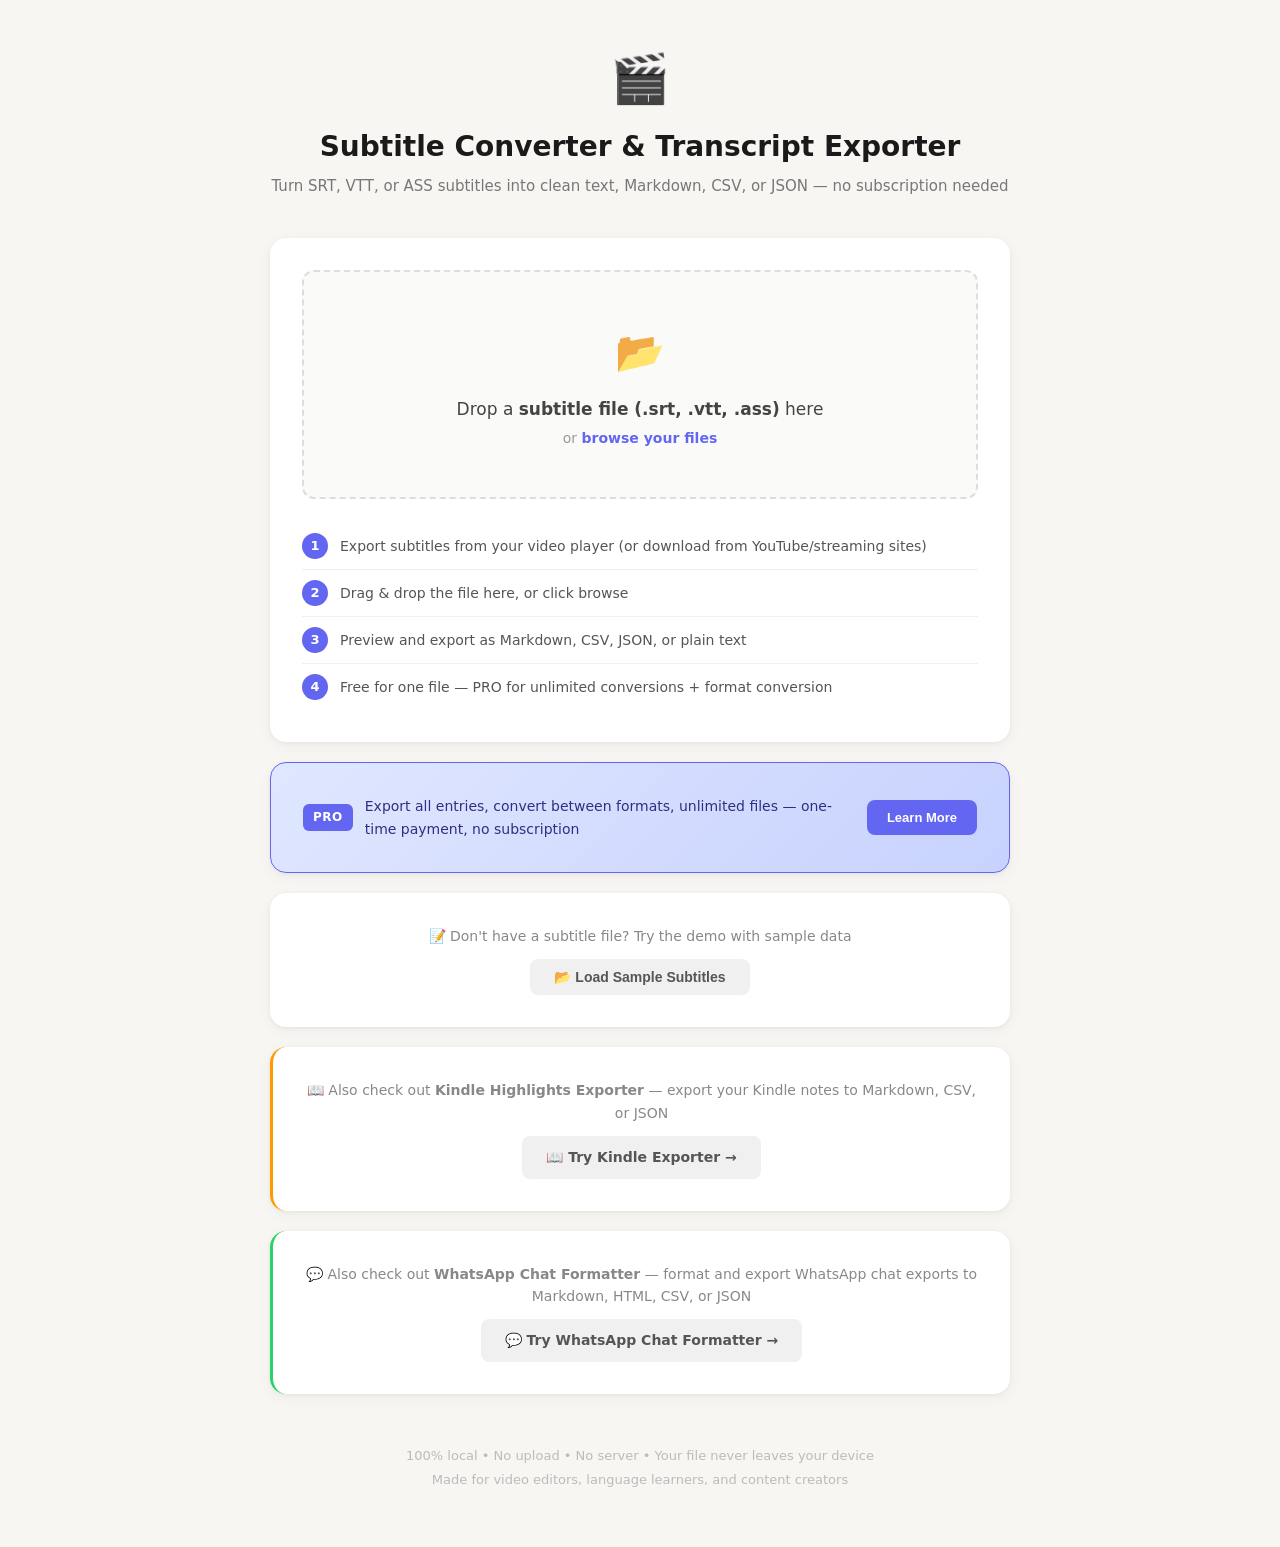
==== commit 9fdf3343: "feat: add WhatsApp Chat Formatter cross-promotion link" ====
--- a/index.html
+++ b/index.html
@@ -15,7 +15,7 @@
 <meta name="twitter:title" content="Subtitle Converter &amp; Transcript Exporter">
 <meta name="twitter:description" content="Convert SRT, VTT, ASS subtitles to Markdown, CSV, JSON, or plain text. 100% offline.">
 <link rel="canonical" href="https://xueboyang1985.github.io/subtitle-converter/">
-<link rel="icon" href="data:image/svg+xml,<svg xmlns='http://www.w3.org/2000/svg' viewBox='0 0 100 100'><text y='.9em' font-size='90'>馃幀</text></svg>">
+<link rel="icon" href="data:image/svg+xml,<svg xmlns='http://www.w3.org/2000/svg' viewBox='0 0 100 100'><text y='.9em' font-size='90'>🎬</text></svg>">
 <link rel="stylesheet" href="style.css">
 <script type="application/ld+json">
 {
@@ -76,14 +76,14 @@
 <body>
 <div class="container">
   <div class="header">
-    <div class="logo">馃幀</div>
+    <div class="logo">🎬</div>
     <h1>Subtitle Converter &amp; Transcript Exporter</h1>
-    <p class="subtitle">Turn SRT, VTT, or ASS subtitles into clean text, Markdown, CSV, or JSON 鈥?no subscription needed</p>
+    <p class="subtitle">Turn SRT, VTT, or ASS subtitles into clean text, Markdown, CSV, or JSON — no subscription needed</p>
   </div>
 
   <div class="card upload-card" id="upload-card">
     <div class="upload-zone" id="drop-zone">
-      <div class="upload-icon">馃搨</div>
+      <div class="upload-icon">📂</div>
       <p class="upload-text">Drop a <strong>subtitle file (.srt, .vtt, .ass)</strong> here</p>
       <p class="upload-hint">or <a href="#" id="click-upload">browse your files</a></p>
       <input type="file" id="file-input" accept=".srt,.vtt,.ass,.txt" hidden>
@@ -103,7 +103,7 @@
       </div>
       <div class="step">
         <span class="step-num">4</span>
-        <span>Free for one file 鈥?PRO for unlimited conversions + format conversion</span>
+        <span>Free for one file — PRO for unlimited conversions + format conversion</span>
       </div>
     </div>
   </div>
@@ -114,14 +114,14 @@
       <h2 id="file-info">0 entries</h2>
       <p id="detail-count">Upload a file to get started</p>
       <div class="results-actions">
-        <button class="btn btn-export" data-format="txt">馃搫 Export as TXT</button>
-        <button class="btn btn-export" data-format="srt">馃幀 Export as SRT</button>
-        <button class="btn btn-export" data-format="vtt">馃幀 Export as VTT</button>
-        <button class="btn btn-export" data-format="md">馃摑 Export as Markdown</button>
-        <button class="btn btn-export" data-format="csv">馃搳 Export as CSV</button>
-        <button class="btn btn-export" data-format="json">馃摝 Export as JSON</button>
+        <button class="btn btn-export" data-format="txt">📄 Export as TXT</button>
+        <button class="btn btn-export" data-format="srt">🎬 Export as SRT</button>
+        <button class="btn btn-export" data-format="vtt">🎬 Export as VTT</button>
+        <button class="btn btn-export" data-format="md">📝 Export as Markdown</button>
+        <button class="btn btn-export" data-format="csv">📊 Export as CSV</button>
+        <button class="btn btn-export" data-format="json">📦 Export as JSON</button>
       </div>
-      <p style="margin-top:12px;"><a href="#" id="btn-new-file" style="color:#999;font-size:13px;text-decoration:none;">鈫?Upload a different file</a></p>
+      <p style="margin-top:12px;"><a href="#" id="btn-new-file" style="color:#999;font-size:13px;text-decoration:none;">← Upload a different file</a></p>
       <p class="free-hint" id="free-hint">Free exports include the first 30 subtitle entries. <a href="#" id="btn-show-pro">Upgrade to PRO</a> for all entries + unlimited files.</p>
     </div>
     <div class="book-list" id="entry-list"></div>
@@ -131,26 +131,21 @@
   <div class="card pro-card" id="pro-card">
     <div class="pro-header">
       <span class="pro-badge-large">PRO</span>
-      <span>Export all entries, convert between formats, unlimited files 鈥?one-time payment, no subscription</span>
+      <span>Export all entries, convert between formats, unlimited files — one-time payment, no subscription</span>
       <button class="btn btn-pro" id="btn-show-pro2">Learn More</button>
     </div>
   </div>
 
   <!-- Sample data -->
   <div class="card example-card">
-    <p class="example-text">馃摑 Don't have a subtitle file? Try the demo with sample data</p>
-    <button class="btn btn-sample" id="load-sample">馃搨 Load Sample Subtitles</button>
+    <p class="example-text">📝 Don't have a subtitle file? Try the demo with sample data</p>
+    <button class="btn btn-sample" id="load-sample">📂 Load Sample Subtitles</button>
   </div>
 
   <!-- Cross-promotion -->
   <div class="card example-card" style="border-left: 3px solid #ff9900;">
-    <p class="example-text">馃摉 Also check out <strong>Kindle Highlights Exporter</strong> 鈥?export your Kindle notes to Markdown, CSV, or JSON</p>
-    <a href="https://xueboyang1985.github.io/kindle-exporter/" target="_blank" class="btn btn-sample" style="text-decoration:none;display:inline-block;">馃摉 Try Kindle Exporter 鈫?/a>
-  </div>
-
-  <div class="footer">
-    <p>100% local &bull; No upload &bull; No server &bull; Your file never leaves your device</p>
-    <p class="footer-small">Made for video editors, language learners, and content creators</p>
+    <p class="example-text">📖 Also check out <strong>Kindle Highlights Exporter</strong> — export your Kindle notes to Markdown, CSV, or JSON</p>
+    <a href="https://xueboyang1985.github.io/kindle-exporter/" target="_blank" class="btn btn-sample" style="text-decoration:none;display:inline-block;">📖 Try Kindle Exporter →</a>
   </div>
   <div class="card example-card" style="border-left: 3px solid #25d366;">
     <p class="example-text">💬 Also check out <strong>WhatsApp Chat Formatter</strong> — format and export WhatsApp chat exports to Markdown, HTML, CSV, or JSON</p>
@@ -158,39 +153,37 @@
   </div>
 
 
-
+  <div class="footer">
+    <p>100% local &bull; No upload &bull; No server &bull; Your file never leaves your device</p>
+    <p class="footer-small">Made for video editors, language learners, and content creators</p>
+  </div>
 </div>
 
 <!-- PRO Modal -->
 <div class="modal-overlay" id="pro-modal" style="display:none;">
   <div class="modal">
-    <button class="modal-close" id="modal-close">鉁?/button>
-    <h2>馃敁 Upgrade to PRO</h2>
+    <button class="modal-close" id="modal-close">✕</button>
+    <h2>🔓 Upgrade to PRO</h2>
     <table class="compare-table">
       <tr><th>Feature</th><th>Free</th><th>PRO</th></tr>
       <tr><td>Entries per export</td><td>30 entries</td><td>Unlimited</td></tr>
       <tr><td>Files processed</td><td>1 file</td><td>Unlimited</td></tr>
-      <tr><td>Format conversion</td><td>鈥?/td><td>SRT 鈫?VTT 鈫?ASS</td></tr>
+      <tr><td>Format conversion</td><td>—</td><td>SRT ↔ VTT ↔ ASS</td></tr>
       <tr><td>Export formats</td><td>TXT, MD, CSV, JSON</td><td>TXT, SRT, VTT, MD, CSV, JSON</td></tr>
-      <tr><td>100% local (no upload)</td><td>鉁?/td><td>鉁?/td></tr>
-      <tr><td>Priority support</td><td>鈥?/td><td>鉁?/td></tr>
+      <tr><td>100% local (no upload)</td><td>✅</td><td>✅</td></tr>
+      <tr><td>Priority support</td><td>—</td><td>✅</td></tr>
     </table>
-    <p class="pro-price">$9.99 <span class="pro-price-sub">one-time payment 路 3 devices</span></p>
-    <p style="text-align:center;margin-bottom:12px;"><a href="javascript:void(0)" data-gumroad="https://xuebo8.gumroad.com/l/bvewo" class="btn btn-pro" style="text-decoration:none;display:inline-block;background:#10b981;" id="btn-buy-pro">馃洅 Buy a PRO Key</a></p>
+    <p class="pro-price">$9.99 <span class="pro-price-sub">one-time payment · 3 devices</span></p>
+    <p style="text-align:center;margin-bottom:12px;"><a href="javascript:void(0)" data-gumroad="https://xuebo8.gumroad.com/l/bvewo" class="btn btn-pro" style="text-decoration:none;display:inline-block;background:#10b981;" id="btn-buy-pro">🛒 Buy a PRO Key</a></p>
     <div class="license-row">
       <input type="text" id="pro-key-input" placeholder="Enter PRO key (e.g. SUBTITLE-XXXX-XXXX-XXXX-XXXX)">
       <button class="btn btn-pro" id="btn-activate">Activate</button>
     </div>
-    <p class="pro-hint">Each key works on up to 3 devices 路 <a href="web/guide.html">User Guide & FAQ</a></p>
+    <p class="pro-hint">Each key works on up to 3 devices · <a href="web/guide.html">User Guide & FAQ</a></p>
   </div>
 </div>
->
-  <div class="card example-card" style="border-left: 3px solid #25d366;">
-    <p class="example-text">💬 Also check out <strong>WhatsApp Chat Formatter</strong> — format and export WhatsApp chat exports to Markdown, HTML, CSV, or JSON</p>
-    <a href="https://xueboyang1985.github.io/whatsapp-chat-formatter/" target="_blank" class="btn btn-sample" style="text-decoration:none;display:inline-block;">💬 Try WhatsApp Chat Formatter →</a>
-  </div>
 
-  <div class="footer"><script src="parser.js"></script>
+<script src="parser.js"></script>
 <script src="app.js"></script>
 <script src="https://gumroad.com/js/gumroad.js"></script>
 </body>
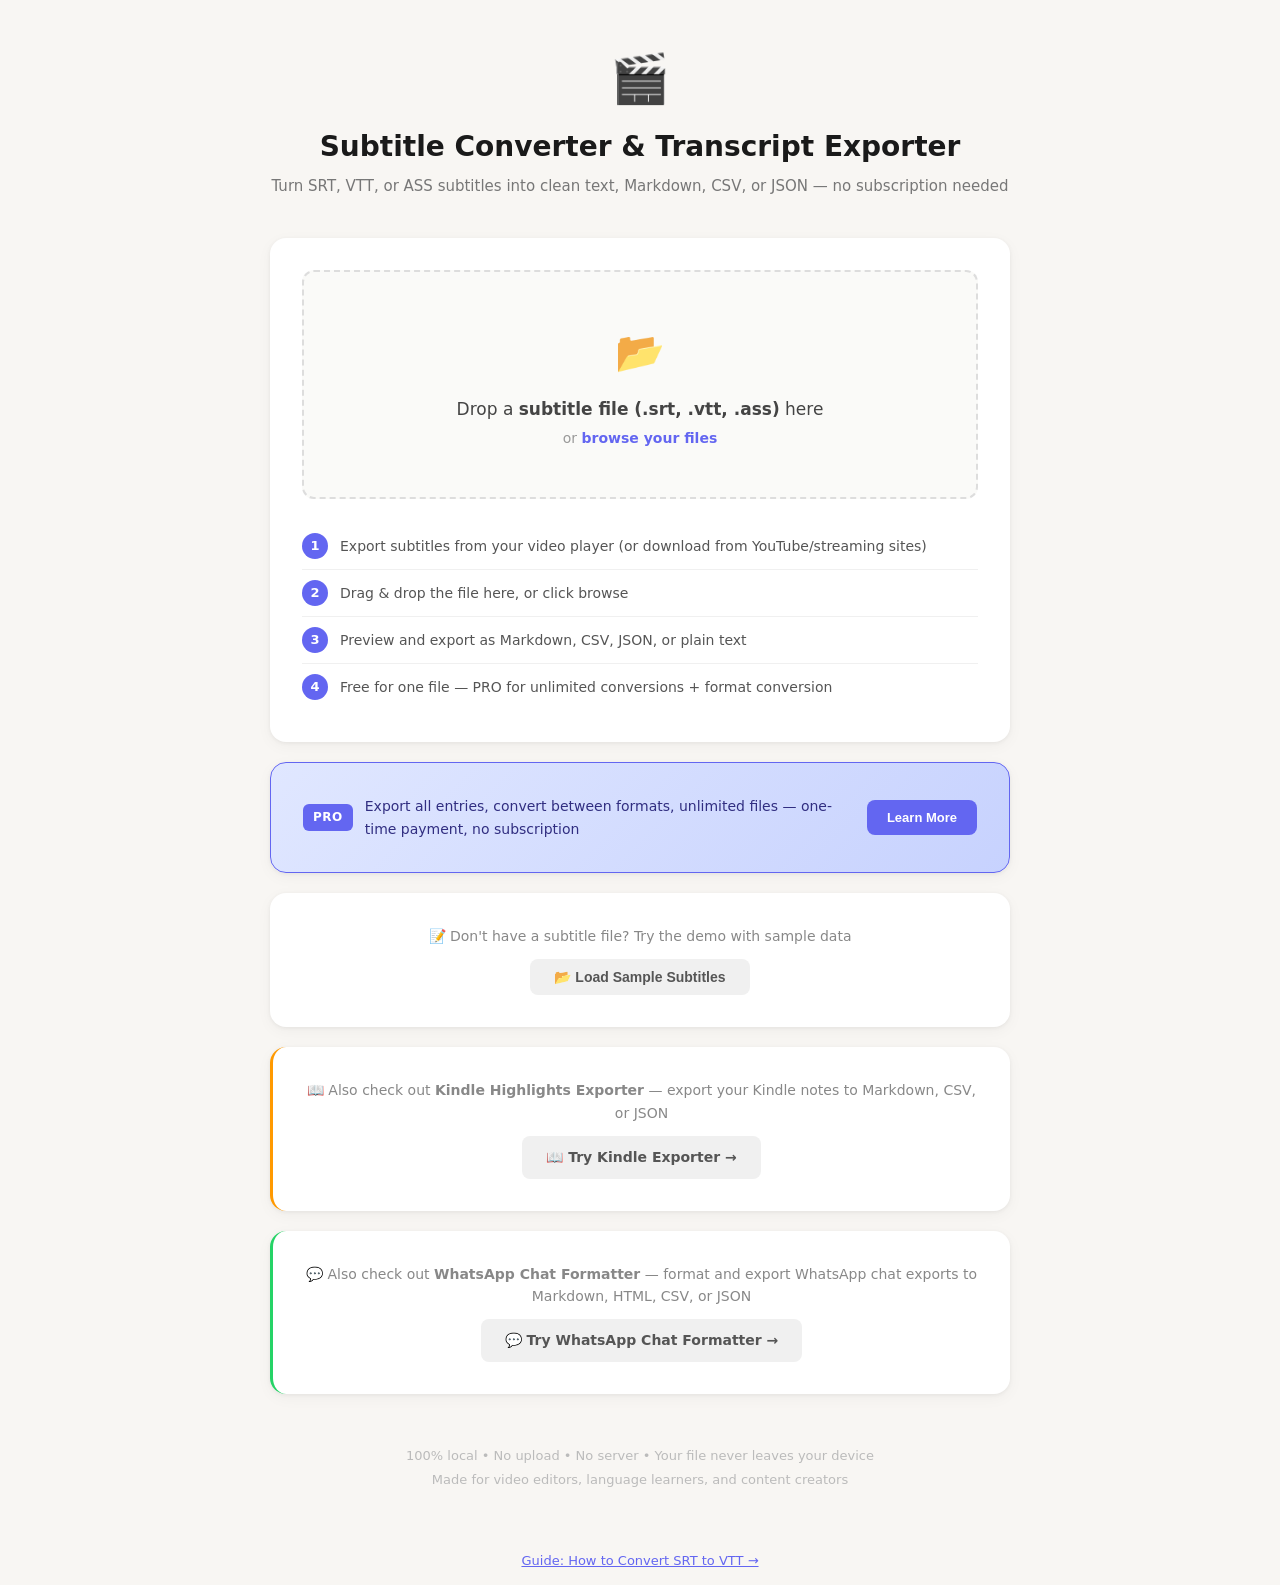
==== commit e86810bf: "Add blog guide page link" ====
--- a/index.html
+++ b/index.html
@@ -183,6 +183,7 @@
   </div>
 </div>
 
+<p style="text-align:center;margin-bottom:12px;"><a href="blog/convert-srt-to-vtt.html" style="color:#6366f1;font-size:13px;">Guide: How to Convert SRT to VTT →</a></p>
 <script src="parser.js"></script>
 <script src="app.js"></script>
 <script src="https://gumroad.com/js/gumroad.js"></script>
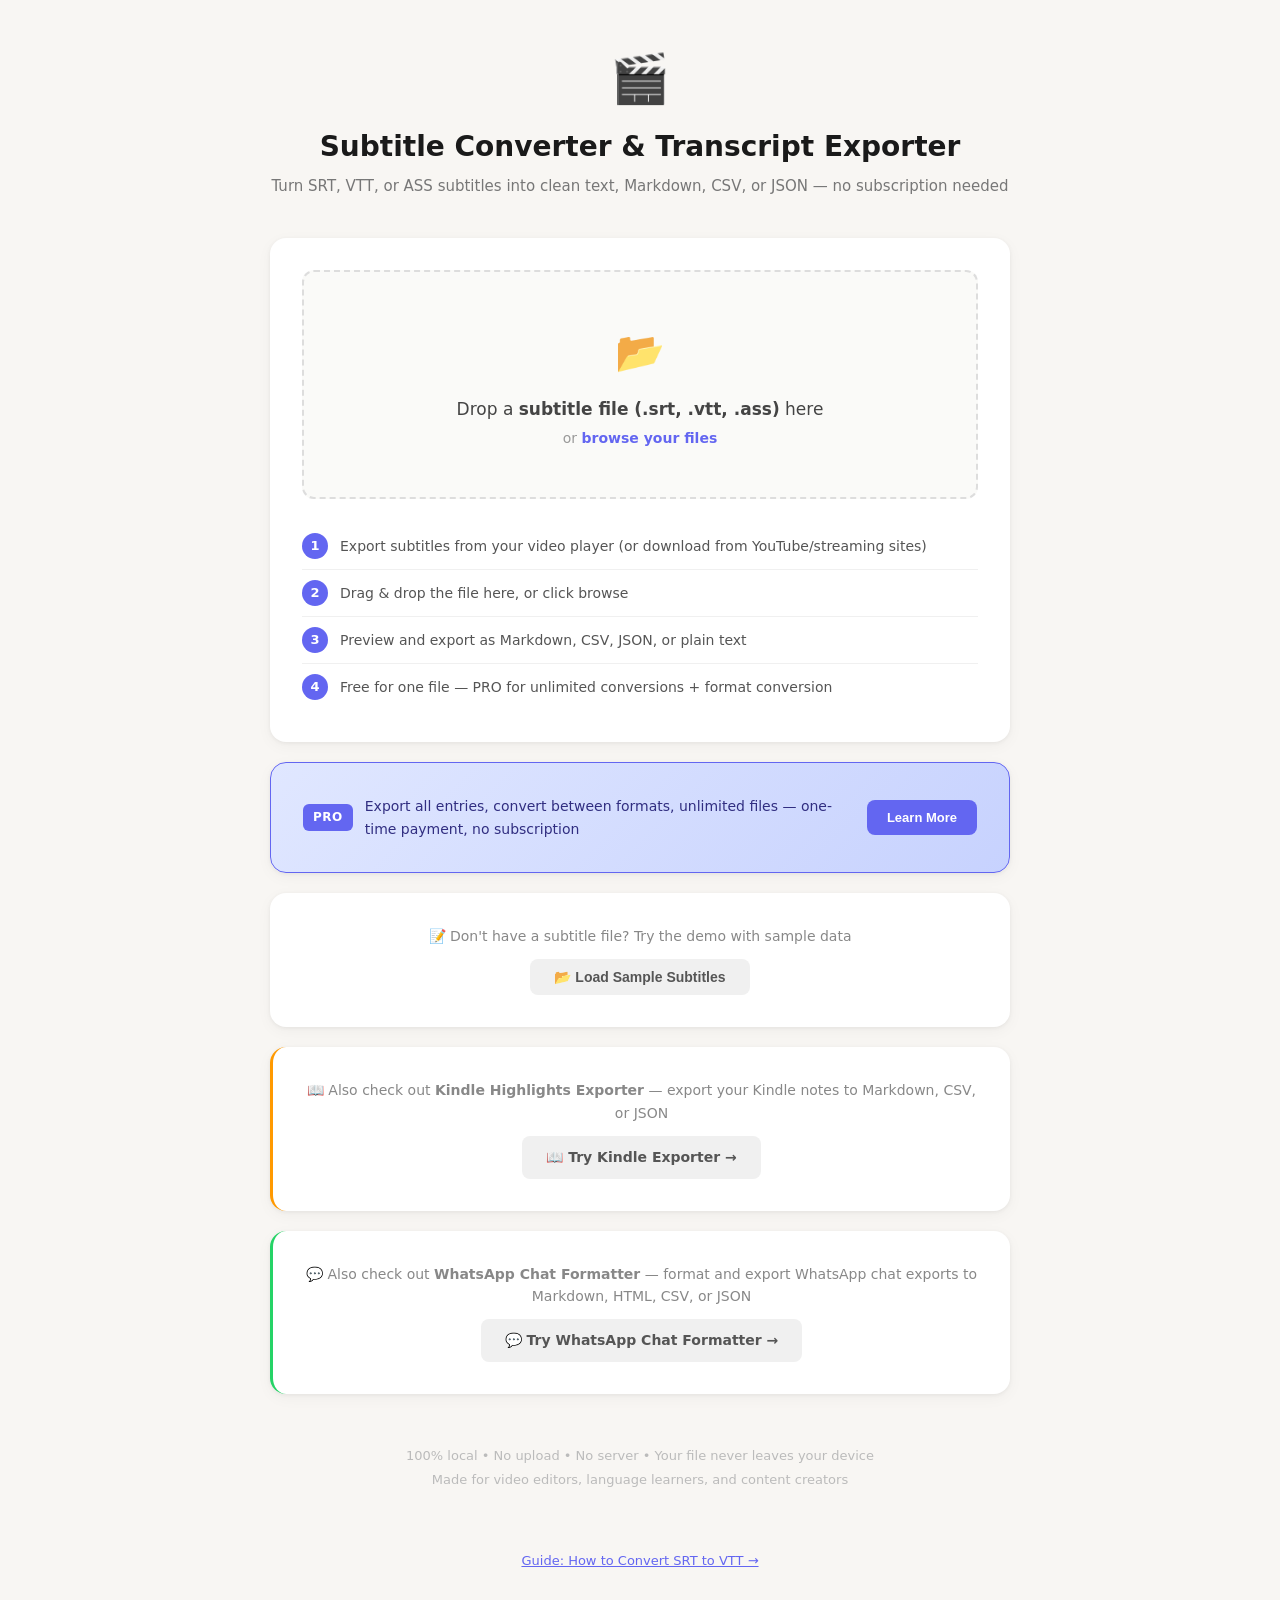
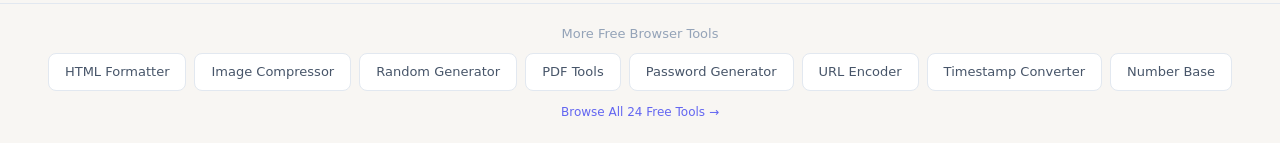
==== commit 8070b8e8: "feat: add cross-promo links and update PRO count" ====
--- a/index.html
+++ b/index.html
@@ -179,7 +179,11 @@
       <input type="text" id="pro-key-input" placeholder="Enter PRO key (e.g. SUBTITLE-XXXX-XXXX-XXXX-XXXX)">
       <button class="btn btn-pro" id="btn-activate">Activate</button>
     </div>
-    <p class="pro-hint">Each key works on up to 3 devices · <a href="web/guide.html">User Guide & FAQ</a></p>
+    <p class="pro-hint">Each key works on up to 3 devices · <a href="web/guide.html">User Guide & FAQ</a>        <p class="example-text">🔐 Also check out <strong>Password Generator</strong> — create strong, secure passwords instantly</p>
+        <a href="https://xueboyang1985.github.io/password-generator/" target="_blank" class="btn btn-sample" style="text-decoration:none;display:inline-block;padding:6px 14px;background:#6366f1;color:white;border-radius:6px;font-size:13px;font-weight:500;">Try Password Generator →</a>
+        <p class="example-text">📱 Also check out <strong>QR Code Generator</strong> — generate QR codes for URLs, text, WiFi and more</p>
+        <a href="https://xueboyang1985.github.io/qr-code-generator/" target="_blank" class="btn btn-sample" style="text-decoration:none;display:inline-block;padding:6px 14px;background:#6366f1;color:white;border-radius:6px;font-size:13px;font-weight:500;">Try QR Code Generator →</a>
+</p>
   </div>
 </div>
 
@@ -187,5 +191,21 @@
 <script src="parser.js"></script>
 <script src="app.js"></script>
 <script src="https://gumroad.com/js/gumroad.js"></script>
+
+<div class="cross-promo" style="text-align:center;padding:20px 0;border-top:1px solid #e2e8f0;margin-top:30px;">
+<p style="font-size:13px;color:#94a3b8;margin-bottom:8px;">More Free Browser Tools</p>
+<div style="display:flex;flex-wrap:wrap;gap:8px;justify-content:center;">
+<a href="https://xueboyang1985.github.io/html-formatter/" style="background:white;border:1px solid #e2e8f0;border-radius:8px;padding:8px 16px;text-decoration:none;font-size:13px;color:#475569;">HTML Formatter</a>
+<a href="https://xueboyang1985.github.io/image-compressor/" style="background:white;border:1px solid #e2e8f0;border-radius:8px;padding:8px 16px;text-decoration:none;font-size:13px;color:#475569;">Image Compressor</a>
+<a href="https://xueboyang1985.github.io/random-generator/" style="background:white;border:1px solid #e2e8f0;border-radius:8px;padding:8px 16px;text-decoration:none;font-size:13px;color:#475569;">Random Generator</a>
+<a href="https://xueboyang1985.github.io/pdf-tools/" style="background:white;border:1px solid #e2e8f0;border-radius:8px;padding:8px 16px;text-decoration:none;font-size:13px;color:#475569;">PDF Tools</a>
+<a href="https://xueboyang1985.github.io/password-generator/" style="background:white;border:1px solid #e2e8f0;border-radius:8px;padding:8px 16px;text-decoration:none;font-size:13px;color:#475569;">Password Generator</a>
+<a href="https://xueboyang1985.github.io/url-encoder/" style="background:white;border:1px solid #e2e8f0;border-radius:8px;padding:8px 16px;text-decoration:none;font-size:13px;color:#475569;">URL Encoder</a>
+<a href="https://xueboyang1985.github.io/timestamp-converter/" style="background:white;border:1px solid #e2e8f0;border-radius:8px;padding:8px 16px;text-decoration:none;font-size:13px;color:#475569;">Timestamp Converter</a>
+<a href="https://xueboyang1985.github.io/number-base/" style="background:white;border:1px solid #e2e8f0;border-radius:8px;padding:8px 16px;text-decoration:none;font-size:13px;color:#475569;">Number Base</a>
+</div>
+<p style="font-size:12px;color:#94a3b8;margin-top:12px;"><a href="https://xueboyang1985.github.io/free-browser-tools/" style="color:#6366f1;text-decoration:none;">Browse All 24 Free Tools &rarr;</a></p>
+</div>
+
 </body>
 </html>
